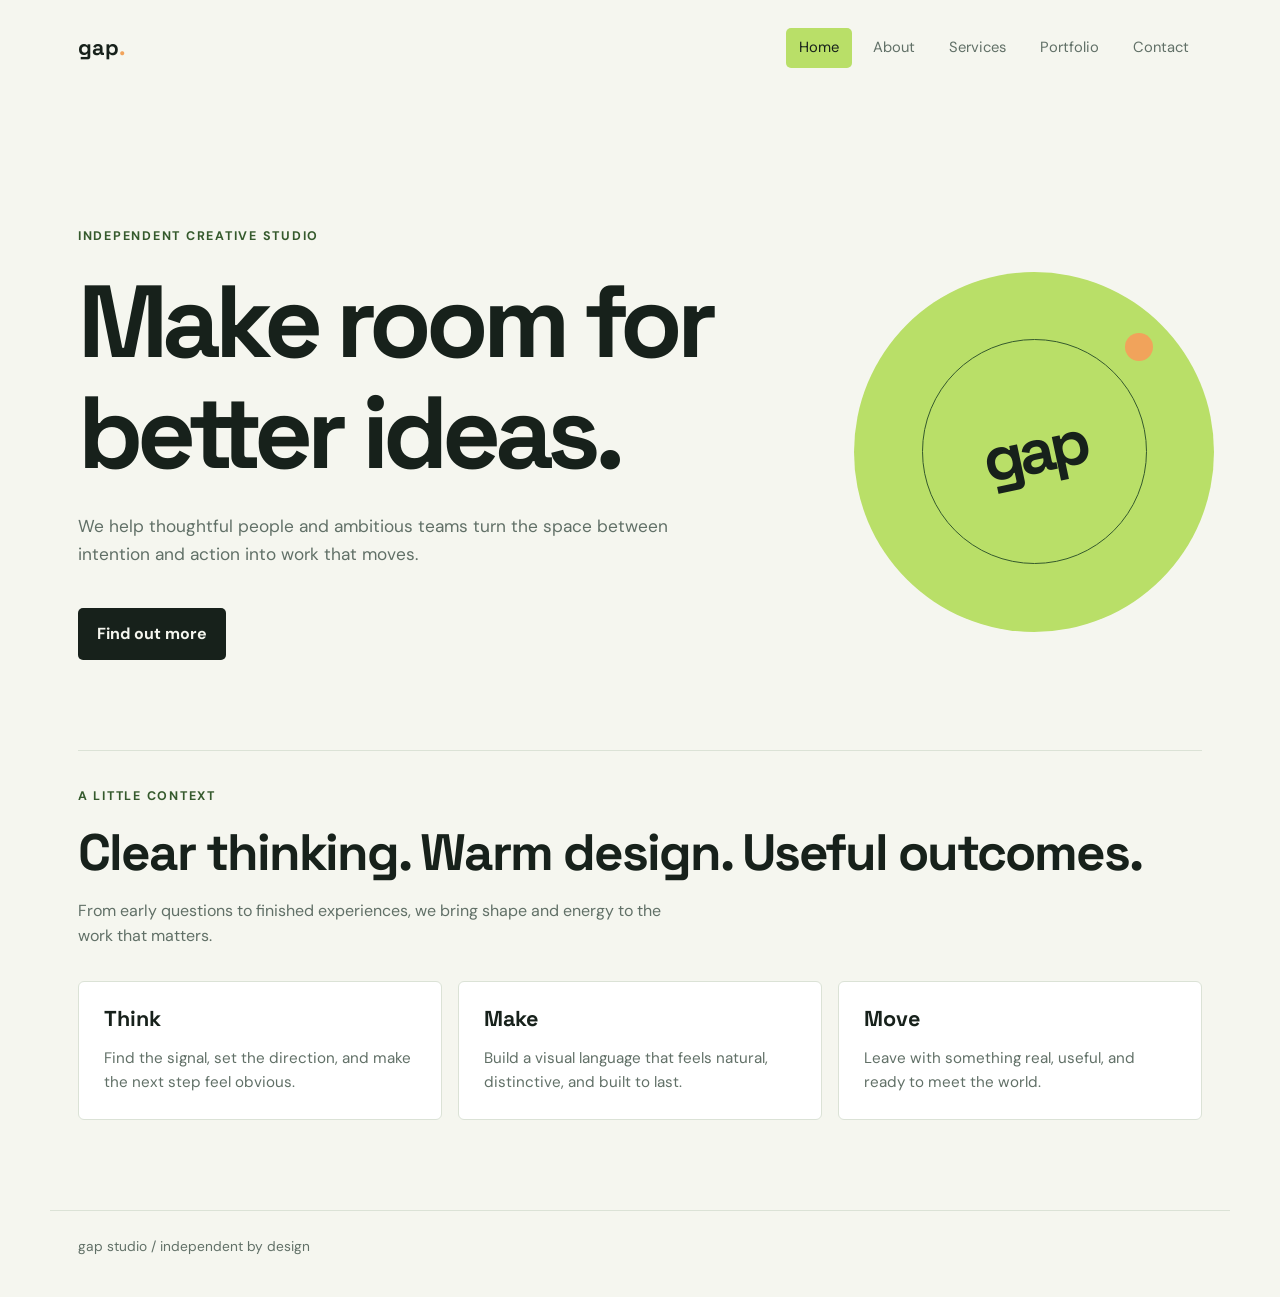
==== index.html @ 82a6583f "structure2# Please enter the commit message for your changes. Lines starting" ====
<!doctype html>
<html lang="en">
<head>
	<meta charset="utf-8">
	<meta name="viewport" content="width=device-width, initial-scale=1">
	<title>gap | Make room for better ideas</title>
	<link rel="stylesheet" href="styles.css">
</head>
<body>
	<header class="site-header">
		<a class="logo" href="index.html">gap<span>.</span></a>
		<nav class="nav" aria-label="Main navigation">
			<a class="active" href="index.html">Home</a>
			<a href="about.html">About</a>
			<a href="services.html">Services</a>
			<a href="portfolio.html">Portfolio</a>
			<a href="contact.html">Contact</a>
		</nav>
	</header>

	<main>
		<section class="hero">
			<div class="hero-copy">
				<div class="eyebrow">Independent creative studio</div>
				<h1>Make room for better ideas.</h1>
				<p>We help thoughtful people and ambitious teams turn the space between intention and action into work that moves.</p>
				<a class="button" href="about.html">Find out more</a>
			</div>
			<div class="hero-mark" aria-hidden="true"><span class="mark-word">gap</span></div>
		</section>

		<section class="intro">
			<div class="eyebrow">A little context</div>
			<h2>Clear thinking. Warm design. Useful outcomes.</h2>
			<p>From early questions to finished experiences, we bring shape and energy to the work that matters.</p>
			<div class="grid">
				<article class="item"><h3>Think</h3><p>Find the signal, set the direction, and make the next step feel obvious.</p></article>
				<article class="item"><h3>Make</h3><p>Build a visual language that feels natural, distinctive, and built to last.</p></article>
				<article class="item"><h3>Move</h3><p>Leave with something real, useful, and ready to meet the world.</p></article>
			</div>
		</section>
	</main>

	<footer>gap studio / independent by design</footer>
</body>
</html>
---- styles.css ----
@import url('https://fonts.googleapis.com/css2?family=DM+Sans:wght@400;500;700&family=Space+Grotesk:wght@500;600;700&display=swap');

:root {
  --ink: #17211b;
  --muted: #617067;
  --paper: #f5f6ef;
  --surface: #ffffff;
  --green: #b9df68;
  --green-dark: #355a2d;
  --line: #dbe2d6;
  --accent: #f1a35b;
}

* { box-sizing: border-box; }
html { scroll-behavior: smooth; }
body {
  margin: 0;
  color: var(--ink);
  background: var(--paper);
  font-family: 'DM Sans', sans-serif;
  line-height: 1.6;
}
a { color: inherit; }
.site-header {
  align-items: center;
  display: flex;
  justify-content: space-between;
  margin: 0 auto;
  max-width: 1180px;
  padding: 28px 28px 18px;
}
.logo {
  font-family: 'Space Grotesk', sans-serif;
  font-size: 1.35rem;
  font-weight: 700;
  letter-spacing: .02em;
  text-decoration: none;
}
.logo span { color: var(--accent); }
.nav { display: flex; gap: 8px; }
.nav a {
  border-radius: 5px;
  color: var(--muted);
  font-size: .92rem;
  padding: 8px 13px;
  text-decoration: none;
}
.nav a:hover, .nav a.active { background: var(--green); color: var(--ink); }
main { margin: 0 auto; max-width: 1180px; padding: 44px 28px 90px; }
.hero {
  align-items: end;
  display: grid;
  gap: 54px;
  grid-template-columns: minmax(0, 1.35fr) minmax(260px, .65fr);
  min-height: 530px;
}
.eyebrow {
  color: var(--green-dark);
  font-size: .78rem;
  font-weight: 700;
  letter-spacing: .14em;
  text-transform: uppercase;
}
h1, h2, h3 { font-family: 'Space Grotesk', sans-serif; line-height: 1.08; }
h1 { font-size: clamp(3.5rem, 8vw, 7.2rem); letter-spacing: -.06em; margin: 20px 0 25px; max-width: 720px; }
h2 { font-size: clamp(2rem, 4vw, 3.4rem); letter-spacing: -.04em; margin: 18px 0; }
h3 { font-size: 1.35rem; margin: 0 0 8px; }
p { color: var(--muted); max-width: 600px; }
.hero-copy p { font-size: 1.08rem; }
.button {
  background: var(--ink);
  border-radius: 5px;
  color: var(--paper);
  display: inline-block;
  font-weight: 700;
  margin-top: 22px;
  padding: 13px 19px;
  text-decoration: none;
}
.button:hover { background: var(--green-dark); }
.hero-mark {
  align-items: center;
  background: var(--green);
  border-radius: 50%;
  display: flex;
  height: min(31vw, 360px);
  justify-content: center;
  margin-bottom: 28px;
  min-height: 250px;
  min-width: 250px;
  position: relative;
  width: min(31vw, 360px);
}
.hero-mark::before { border: 1px solid var(--green-dark); border-radius: 50%; content: ''; height: 62%; position: absolute; width: 62%; }
.hero-mark::after { background: var(--accent); border-radius: 50%; content: ''; height: 28px; position: absolute; right: 17%; top: 17%; width: 28px; }
.mark-word { font-family: 'Space Grotesk', sans-serif; font-size: clamp(2.3rem, 5vw, 4.8rem); font-weight: 700; letter-spacing: -.08em; transform: rotate(-12deg); }
.intro { border-top: 1px solid var(--line); margin-top: 90px; padding-top: 36px; }
.grid { display: grid; gap: 16px; grid-template-columns: repeat(3, 1fr); margin-top: 32px; }
.item { background: var(--surface); border: 1px solid var(--line); border-radius: 6px; padding: 25px; }
.item p { font-size: .95rem; margin-bottom: 0; }
.page-heading { border-bottom: 1px solid var(--line); padding: 50px 0 48px; }
.page-heading p { font-size: 1.08rem; }
footer { border-top: 1px solid var(--line); color: var(--muted); font-size: .86rem; margin: 0 auto; max-width: 1180px; padding: 24px 28px 40px; }
@media (max-width: 720px) {
  .site-header { align-items: flex-start; flex-direction: column; gap: 18px; padding-top: 22px; }
  .nav { flex-wrap: wrap; }
  .nav a { padding: 6px 9px; }
  main { padding-top: 25px; }
  .hero { gap: 30px; grid-template-columns: 1fr; min-height: auto; }
  .hero-mark { height: 260px; margin: 10px auto 0; width: 260px; }
  .grid { grid-template-columns: 1fr; }
  .intro { margin-top: 65px; }
}
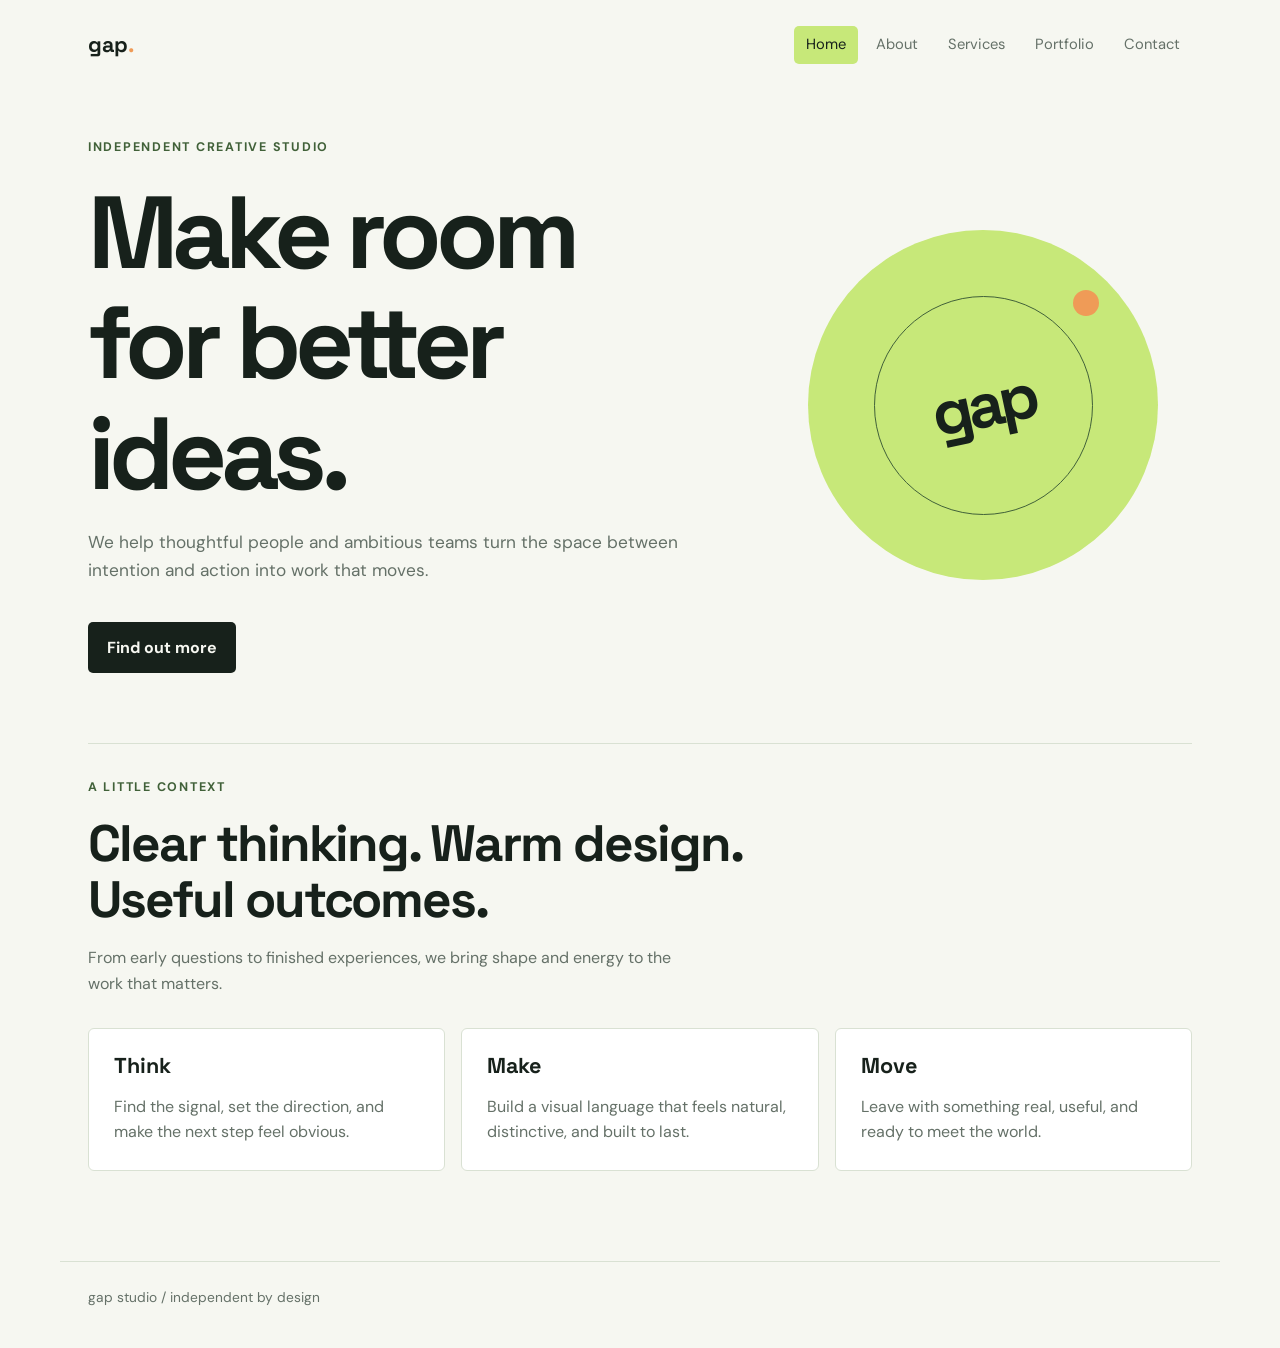
==== commit ebf4a6b8: "lets' try this again# Please enter the commit message for your changes. Lines starting" ====
--- a/index.html
+++ b/index.html
@@ -1,46 +1,22 @@
 <!doctype html>
 <html lang="en">
 <head>
-	<meta charset="utf-8">
-	<meta name="viewport" content="width=device-width, initial-scale=1">
-	<title>gap | Make room for better ideas</title>
-	<link rel="stylesheet" href="styles.css">
+<meta charset="utf-8">
+<meta name="viewport" content="width=device-width, initial-scale=1">
+<title>gap | Make room for better ideas</title>
+<link rel="stylesheet" href="styles.css">
 </head>
 <body>
-	<header class="site-header">
-		<a class="logo" href="index.html">gap<span>.</span></a>
-		<nav class="nav" aria-label="Main navigation">
-			<a class="active" href="index.html">Home</a>
-			<a href="about.html">About</a>
-			<a href="services.html">Services</a>
-			<a href="portfolio.html">Portfolio</a>
-			<a href="contact.html">Contact</a>
-		</nav>
-	</header>
-
-	<main>
-		<section class="hero">
-			<div class="hero-copy">
-				<div class="eyebrow">Independent creative studio</div>
-				<h1>Make room for better ideas.</h1>
-				<p>We help thoughtful people and ambitious teams turn the space between intention and action into work that moves.</p>
-				<a class="button" href="about.html">Find out more</a>
-			</div>
-			<div class="hero-mark" aria-hidden="true"><span class="mark-word">gap</span></div>
-		</section>
-
-		<section class="intro">
-			<div class="eyebrow">A little context</div>
-			<h2>Clear thinking. Warm design. Useful outcomes.</h2>
-			<p>From early questions to finished experiences, we bring shape and energy to the work that matters.</p>
-			<div class="grid">
-				<article class="item"><h3>Think</h3><p>Find the signal, set the direction, and make the next step feel obvious.</p></article>
-				<article class="item"><h3>Make</h3><p>Build a visual language that feels natural, distinctive, and built to last.</p></article>
-				<article class="item"><h3>Move</h3><p>Leave with something real, useful, and ready to meet the world.</p></article>
-			</div>
-		</section>
-	</main>
-
-	<footer>gap studio / independent by design</footer>
+<header class="site-header">
+<a class="logo" href="index.html">gap<span>.</span></a>
+<nav class="nav" aria-label="Main navigation">
+<a class="active" href="index.html">Home</a><a href="about.html">About</a><a href="services.html">Services</a><a href="portfolio.html">Portfolio</a><a href="contact.html">Contact</a>
+</nav>
+</header>
+<main>
+<section class="hero"><div><div class="eyebrow">Independent creative studio</div><h1>Make room for better ideas.</h1><p>We help thoughtful people and ambitious teams turn the space between intention and action into work that moves.</p><a class="button" href="about.html">Find out more</a></div><div class="mark" aria-hidden="true"><span>gap</span></div></section>
+<section class="band"><div class="eyebrow">A little context</div><h2>Clear thinking. Warm design. Useful outcomes.</h2><p>From early questions to finished experiences, we bring shape and energy to the work that matters.</p><div class="grid"><article class="item"><h3>Think</h3><p>Find the signal, set the direction, and make the next step feel obvious.</p></article><article class="item"><h3>Make</h3><p>Build a visual language that feels natural, distinctive, and built to last.</p></article><article class="item"><h3>Move</h3><p>Leave with something real, useful, and ready to meet the world.</p></article></div></section>
+</main>
+<footer>gap studio / independent by design</footer>
 </body>
 </html>
--- a/styles.css
+++ b/styles.css
@@ -1,113 +1,36 @@
 @import url('https://fonts.googleapis.com/css2?family=DM+Sans:wght@400;500;700&family=Space+Grotesk:wght@500;600;700&display=swap');
 
-:root {
-  --ink: #17211b;
-  --muted: #617067;
-  --paper: #f5f6ef;
-  --surface: #ffffff;
-  --green: #b9df68;
-  --green-dark: #355a2d;
-  --line: #dbe2d6;
-  --accent: #f1a35b;
-}
-
+:root { --ink: #17211b; --muted: #657168; --paper: #f6f7f1; --mint: #c7e879; --orange: #ef9b57; --line: #d9e1d3; }
 * { box-sizing: border-box; }
-html { scroll-behavior: smooth; }
-body {
-  margin: 0;
-  color: var(--ink);
-  background: var(--paper);
-  font-family: 'DM Sans', sans-serif;
-  line-height: 1.6;
-}
+body { margin: 0; background: var(--paper); color: var(--ink); font-family: 'DM Sans', sans-serif; line-height: 1.6; }
 a { color: inherit; }
-.site-header {
-  align-items: center;
-  display: flex;
-  justify-content: space-between;
-  margin: 0 auto;
-  max-width: 1180px;
-  padding: 28px 28px 18px;
-}
-.logo {
-  font-family: 'Space Grotesk', sans-serif;
-  font-size: 1.35rem;
-  font-weight: 700;
-  letter-spacing: .02em;
-  text-decoration: none;
-}
-.logo span { color: var(--accent); }
-.nav { display: flex; gap: 8px; }
-.nav a {
-  border-radius: 5px;
-  color: var(--muted);
-  font-size: .92rem;
-  padding: 8px 13px;
-  text-decoration: none;
-}
-.nav a:hover, .nav a.active { background: var(--green); color: var(--ink); }
-main { margin: 0 auto; max-width: 1180px; padding: 44px 28px 90px; }
-.hero {
-  align-items: end;
-  display: grid;
-  gap: 54px;
-  grid-template-columns: minmax(0, 1.35fr) minmax(260px, .65fr);
-  min-height: 530px;
-}
-.eyebrow {
-  color: var(--green-dark);
-  font-size: .78rem;
-  font-weight: 700;
-  letter-spacing: .14em;
-  text-transform: uppercase;
-}
+.site-header, main, footer { max-width: 1160px; margin: 0 auto; }
+.site-header { align-items: center; display: flex; justify-content: space-between; padding: 26px 28px; }
+.logo { font: 700 1.35rem 'Space Grotesk', sans-serif; text-decoration: none; }
+.logo span { color: var(--orange); }
+.nav { display: flex; flex-wrap: wrap; gap: 6px; }
+.nav a { border-radius: 5px; color: var(--muted); font-size: .92rem; padding: 7px 12px; text-decoration: none; }
+.nav a:hover, .nav a.active { background: var(--mint); color: var(--ink); }
+main { padding: 48px 28px 90px; }
+.hero { align-items: center; display: grid; gap: 60px; grid-template-columns: 1.2fr .8fr; min-height: 510px; }
+.eyebrow { color: #416139; font-size: .78rem; font-weight: 700; letter-spacing: .14em; text-transform: uppercase; }
 h1, h2, h3 { font-family: 'Space Grotesk', sans-serif; line-height: 1.08; }
-h1 { font-size: clamp(3.5rem, 8vw, 7.2rem); letter-spacing: -.06em; margin: 20px 0 25px; max-width: 720px; }
-h2 { font-size: clamp(2rem, 4vw, 3.4rem); letter-spacing: -.04em; margin: 18px 0; }
+h1 { font-size: clamp(3.5rem, 8vw, 7rem); letter-spacing: -.06em; margin: 20px 0; max-width: 720px; }
+h2 { font-size: clamp(2rem, 4vw, 3.5rem); letter-spacing: -.04em; margin: 18px 0; max-width: 760px; }
 h3 { font-size: 1.35rem; margin: 0 0 8px; }
 p { color: var(--muted); max-width: 600px; }
-.hero-copy p { font-size: 1.08rem; }
-.button {
-  background: var(--ink);
-  border-radius: 5px;
-  color: var(--paper);
-  display: inline-block;
-  font-weight: 700;
-  margin-top: 22px;
-  padding: 13px 19px;
-  text-decoration: none;
-}
-.button:hover { background: var(--green-dark); }
-.hero-mark {
-  align-items: center;
-  background: var(--green);
-  border-radius: 50%;
-  display: flex;
-  height: min(31vw, 360px);
-  justify-content: center;
-  margin-bottom: 28px;
-  min-height: 250px;
-  min-width: 250px;
-  position: relative;
-  width: min(31vw, 360px);
-}
-.hero-mark::before { border: 1px solid var(--green-dark); border-radius: 50%; content: ''; height: 62%; position: absolute; width: 62%; }
-.hero-mark::after { background: var(--accent); border-radius: 50%; content: ''; height: 28px; position: absolute; right: 17%; top: 17%; width: 28px; }
-.mark-word { font-family: 'Space Grotesk', sans-serif; font-size: clamp(2.3rem, 5vw, 4.8rem); font-weight: 700; letter-spacing: -.08em; transform: rotate(-12deg); }
-.intro { border-top: 1px solid var(--line); margin-top: 90px; padding-top: 36px; }
+.hero p { font-size: 1.08rem; }
+.button { background: var(--ink); border-radius: 5px; color: var(--paper); display: inline-block; font-weight: 700; margin-top: 20px; padding: 13px 19px; text-decoration: none; }
+.button:hover { background: #416139; }
+.mark { align-items: center; background: var(--mint); border-radius: 50%; display: flex; height: min(31vw, 350px); justify-content: center; margin: auto; position: relative; width: min(31vw, 350px); }
+.mark:before { border: 1px solid #416139; border-radius: 50%; content: ''; height: 62%; position: absolute; width: 62%; }
+.mark:after { background: var(--orange); border-radius: 50%; content: ''; height: 26px; position: absolute; right: 17%; top: 17%; width: 26px; }
+.mark span { font: 700 clamp(2.5rem, 5vw, 4.8rem) 'Space Grotesk', sans-serif; letter-spacing: -.08em; transform: rotate(-12deg); }
+.band { border-top: 1px solid var(--line); margin-top: 70px; padding-top: 34px; }
 .grid { display: grid; gap: 16px; grid-template-columns: repeat(3, 1fr); margin-top: 32px; }
-.item { background: var(--surface); border: 1px solid var(--line); border-radius: 6px; padding: 25px; }
-.item p { font-size: .95rem; margin-bottom: 0; }
-.page-heading { border-bottom: 1px solid var(--line); padding: 50px 0 48px; }
+.item { background: white; border: 1px solid var(--line); border-radius: 6px; padding: 25px; }
+.item p { margin-bottom: 0; }
+.page-heading { border-bottom: 1px solid var(--line); padding: 45px 0 48px; }
 .page-heading p { font-size: 1.08rem; }
-footer { border-top: 1px solid var(--line); color: var(--muted); font-size: .86rem; margin: 0 auto; max-width: 1180px; padding: 24px 28px 40px; }
-@media (max-width: 720px) {
-  .site-header { align-items: flex-start; flex-direction: column; gap: 18px; padding-top: 22px; }
-  .nav { flex-wrap: wrap; }
-  .nav a { padding: 6px 9px; }
-  main { padding-top: 25px; }
-  .hero { gap: 30px; grid-template-columns: 1fr; min-height: auto; }
-  .hero-mark { height: 260px; margin: 10px auto 0; width: 260px; }
-  .grid { grid-template-columns: 1fr; }
-  .intro { margin-top: 65px; }
-}
+footer { border-top: 1px solid var(--line); color: var(--muted); font-size: .86rem; padding: 24px 28px 40px; }
+@media (max-width: 720px) { .site-header { align-items: flex-start; flex-direction: column; gap: 16px; } main { padding-top: 25px; } .hero { gap: 34px; grid-template-columns: 1fr; min-height: auto; } .mark { height: 260px; width: 260px; } .grid { grid-template-columns: 1fr; } }
